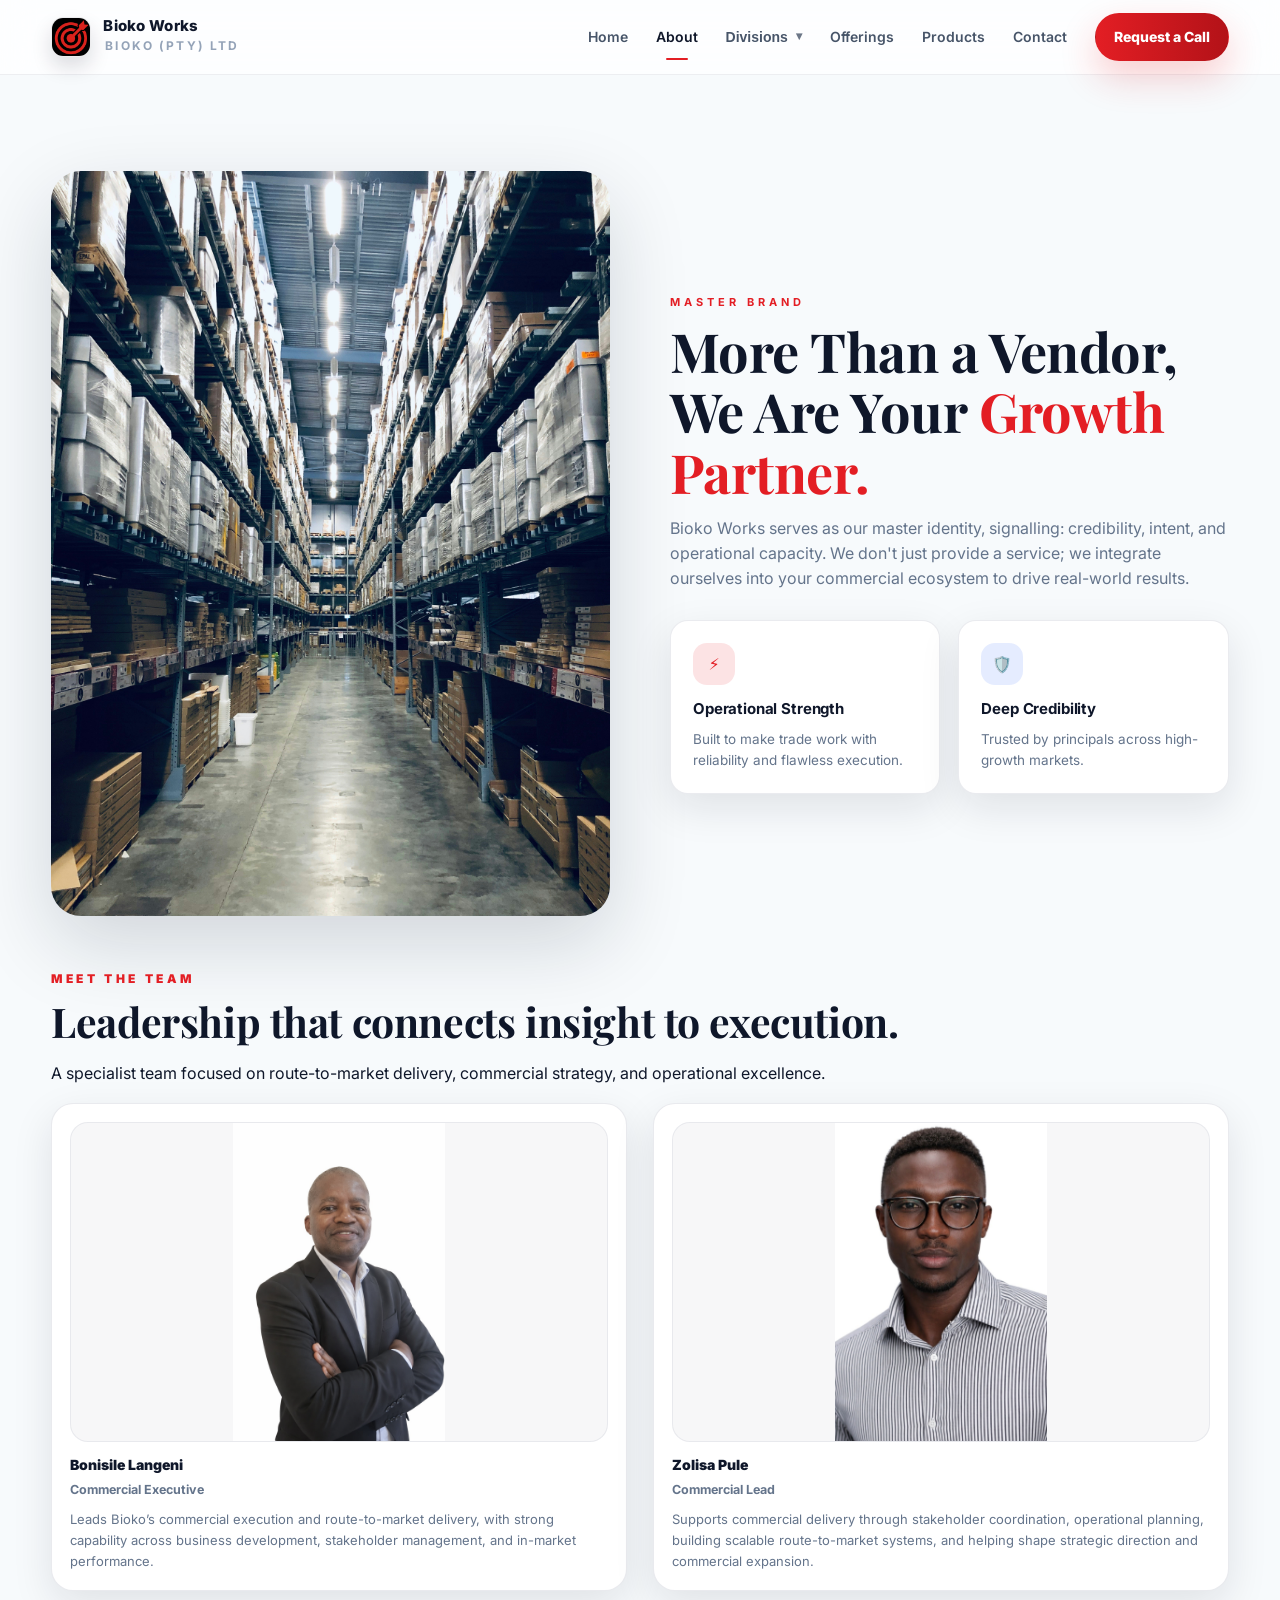
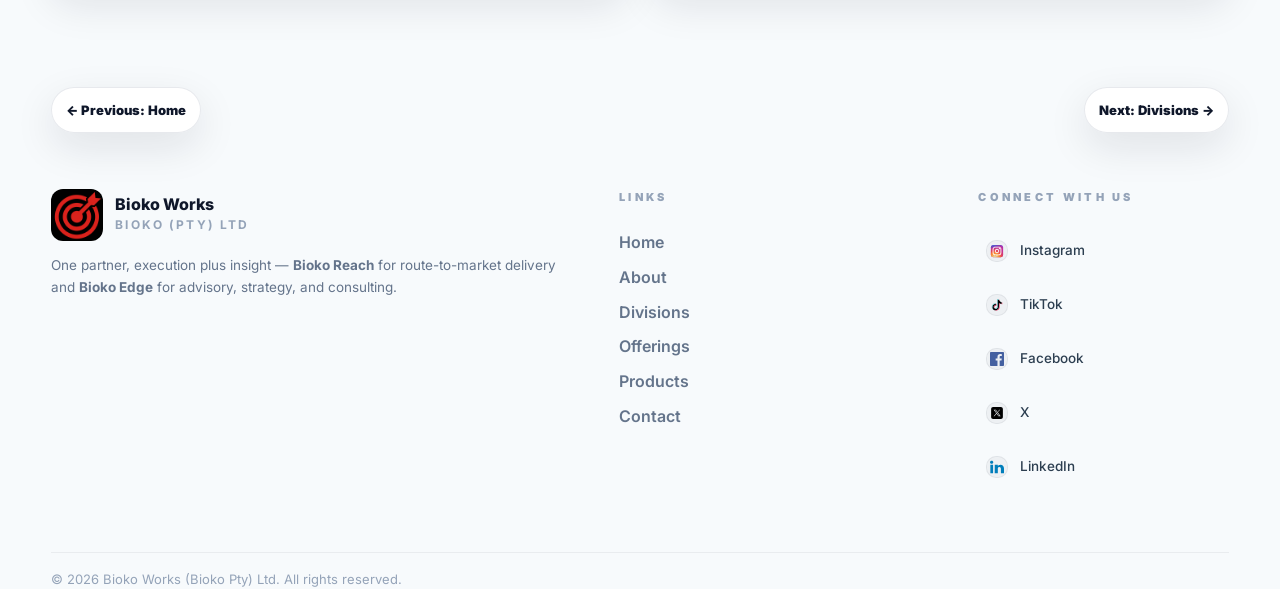
==== about.html @ a0955b65 "Add files via upload" ====
<!DOCTYPE html>
<html lang="en">
<head>
  <meta charset="utf-8" />
  <meta name="viewport" content="width=device-width, initial-scale=1" />
  <title>Bioko Works | About</title>

  <link rel="preconnect" href="https://fonts.googleapis.com" />
  <link rel="preconnect" href="https://fonts.gstatic.com" crossorigin />
  <link href="https://fonts.googleapis.com/css2?family=Inter:wght@400;600;700;800;900&family=Playfair+Display:wght@600;700&display=swap" rel="stylesheet" />

  <link rel="stylesheet" href="style.css" />
</head>

<body data-page="about">
  <!-- HEADER -->
  <header class="site-header">
    <div class="container header-inner">
      <a class="brand" href="index.html" aria-label="Bioko Works home">
        <img class="brand-logo" src="assets/BIOKO WORKS LOGO.png" alt="Bioko Works logo" />
        <div class="brand-text">
          <div class="footer-brandtext">
            <strong>Bioko Works</strong>
            <span>BIOKO (PTY) LTD</span>
          </div>
        </div>
      </a>

      <button class="nav-toggle" aria-controls="site-nav" aria-expanded="false">
        <span class="sr-only">Open menu</span>
        <span class="burger" aria-hidden="true"></span>
      </button>

      
      <nav class="nav" id="site-nav" aria-label="Primary navigation">
        <a class="nav-link" href="index.html" data-page="home">Home</a>
        <a class="nav-link" href="about.html" data-page="about">About</a>

        <div class="nav-dd" data-page="divisions">
          <button class="nav-link nav-dd-toggle" type="button" aria-haspopup="true" aria-expanded="false">
            Divisions
            <span class="nav-dd-caret" aria-hidden="true">▾</span>
          </button>
          <div class="nav-dd-menu" role="menu" aria-label="Divisions">
            <a class="nav-dd-item" href="bioko-reach.html" role="menuitem" data-page="reach">Bioko Reach</a>
            <a class="nav-dd-item" href="bioko-edge.html" role="menuitem" data-page="edge">Bioko Edge</a>
          </div>
        </div>

        <a class="nav-link" href="offerings.html" data-page="offerings">Offerings</a>
        <a class="nav-link" href="products.html" data-page="products">Products</a>
        <a class="nav-link" href="contact.html" data-page="contact">Contact</a>
        <a class="btn btn-primary btn-header" href="contact.html">Request a Call</a>
      </nav>

    </div>
  </header>

  <main>
    <!-- ABOUT -->
    <section class="section about">
      <div class="container about-grid">
        <div class="about-media">
          <img src="assets/wharehouse-shelves.jpg" alt="Warehouse shelves and logistics" />
        </div>

        <div class="about-copy">
          <div class="kicker">MASTER BRAND</div>
          <h2 class="h2">
            More Than a Vendor,<br />
            We Are Your <span class="accent">Growth Partner.</span>
          </h2>

          <p class="lead">
            Bioko Works serves as our master identity, signalling: credibility, intent, and operational capacity.
            We don't just provide a service; we integrate ourselves into your commercial ecosystem to drive real-world results.
          </p>

          <div class="feature-cards">
            <article class="mini-card">
              <div class="mini-icon mini-icon-orange">⚡</div>
              <h3>Operational Strength</h3>
              <p>Built to make trade work with reliability and flawless execution.</p>
            </article>

            <article class="mini-card">
              <div class="mini-icon mini-icon-blue">🛡️</div>
              <h3>Deep Credibility</h3>
              <p>Trusted by principals across high-growth markets.</p>
            </article>
          </div>
        </div>
      </div>

      <!-- MEET THE TEAM -->
      <div class="container about-team team">
        <div class="team-head">
          <div class="kicker">MEET THE TEAM</div>
          <h3 class="team-title">Leadership that connects insight to execution.</h3>
          <p class="team-sub">
            A specialist team focused on route-to-market delivery, commercial strategy, and operational excellence.
          </p>
        </div>

        <div class="team-grid">
          <article class="team-card">
            <div class="team-photoWrap">
              <img
                class="team-photo"
                src="assets/Bonisile Website Picture 2.png"
                alt="Bonisile Langeni, Commercial Executive"
                loading="lazy"
                decoding="async"
              />
            </div>

            <div class="team-body">
              <h4 class="team-name">Bonisile Langeni</h4>
              <p class="team-role">Commercial Executive</p>
              <p class="team-bio">
                Leads Bioko’s commercial execution and route-to-market delivery, with strong capability across
                business development, stakeholder management, and in-market performance.
              </p>
            </div>
          </article>

          <article class="team-card">
            <div class="team-photoWrap">
              <img
                class="team-photo"
                src="assets/Zolisa%20Pic.jpg"
                alt="Zolisa Pule, Commercial Lead"
                loading="lazy"
                decoding="async"
              />
            </div>

            <div class="team-body">
              <h4 class="team-name">Zolisa Pule</h4>
              <p class="team-role">Commercial Lead</p>
              <p class="team-bio">
                Supports commercial delivery through stakeholder coordination, operational planning, building scalable route-to-market systems, and helping shape strategic direction and commercial expansion.
              </p>
            </div>
          </article>
        </div>
      </div>
    </section>

    <!-- Page pager -->
    <div class="container">
      <nav class="page-pager" aria-label="Page navigation">
        <a class="pager-link prev" href="index.html">← Previous: Home</a>
        <a class="pager-link next" href="divisions.html">Next: Divisions →</a>
      </nav>
    </div>
  </main>

  <!-- FOOTER -->
  <footer class="footer">
    <div class="container footer-inner footer-new">
      <div class="footer-left">
        <div class="footer-brand">
          <img class="footer-logo" src="assets/BIOKO WORKS LOGO.png" alt="Bioko Works logo" />
          <div class="footer-brandtext">
            <strong>Bioko Works</strong>
            <span>BIOKO (PTY) LTD</span>
          </div>
        </div>

        <p class="footer-blurb">
          One partner, execution plus insight — <strong>Bioko Reach</strong> for route-to-market delivery and
          <strong>Bioko Edge</strong> for advisory, strategy, and consulting.
        </p>
      </div>

      <div class="footer-mid">
        <div class="footer-col">
          <div class="footer-col-title">LINKS</div>
          <a class="footer-link" href="index.html">Home</a>
          <a class="footer-link" href="about.html">About</a>
          <a class="footer-link" href="divisions.html">Divisions</a>
          <a class="footer-link" href="offerings.html">Offerings</a>
          <a class="footer-link" href="products.html">Products</a>
          <a class="footer-link" href="contact.html">Contact</a>
        </div>
      </div>

      <div class="footer-social">
        <div class="footer-col-title">CONNECT WITH US</div>

        <ul class="social-links" aria-label="Social links">
          <li>
            <a class="social-link" href="https://www.instagram.com/bioko.works" target="_blank" rel="noopener">
              <span class="social-ic" aria-hidden="true"><img src="assets/icons/instagram.svg" alt="" /></span>
              <span class="social-name">Instagram</span>
            </a>
          </li>
          <li>
            <a class="social-link" href="https://www.tiktok.com/@bioko.works" target="_blank" rel="noopener">
              <span class="social-ic" aria-hidden="true"><img src="assets/icons/tiktok.svg" alt="" /></span>
              <span class="social-name">TikTok</span>
            </a>
          </li>
          <li>
            <a class="social-link" href="https://www.facebook.com/profile.php?id=61588310990713" target="_blank" rel="noopener">
              <span class="social-ic" aria-hidden="true"><img src="assets/icons/facebook.svg" alt="" /></span>
              <span class="social-name">Facebook</span>
            </a>
          </li>
          <li>
            <a class="social-link" href="https://x.com/BiokoWorks" target="_blank" rel="noopener">
              <span class="social-ic" aria-hidden="true"><img src="assets/icons/x.svg" alt="" /></span>
              <span class="social-name">X</span>
            </a>
          </li>
          <li>
            <a class="social-link" href="https://www.linkedin.com/in/bioko-works-85bb0b3b0" target="_blank" rel="noopener">
              <span class="social-ic" aria-hidden="true"><img src="assets/icons/linkedin.svg" alt="" /></span>
              <span class="social-name">LinkedIn</span>
            </a>
          </li>
        </ul>
      </div>

      <div class="footer-bottom">
        <span>© <span id="year"></span> Bioko Works (Bioko Pty) Ltd. All rights reserved.</span>
      </div>
    </div>
  </footer>

  <script src="script.js"></script>
</body>
</html>
---- style.css ----
/* style.css (UPDATED — multi-page + pager + division dropdown + activations + partner) */

/* ----------------------------
   Reset + Base
---------------------------- */
*,
*::before,
*::after { box-sizing: border-box; }

html { scroll-behavior: smooth; }

body {
  margin: 0;
  font-family: "Inter", system-ui, -apple-system, Segoe UI, Roboto, Arial, sans-serif;
  color: #0f172a;
  background: #f7fafc;
  line-height: 1.55;
  -webkit-font-smoothing: antialiased;
  -moz-osx-font-smoothing: grayscale;
}

img { max-width: 100%; display: block; }
a { color: inherit; }

/* ----------------------------
   Tokens
---------------------------- */
:root{
  --bg: #f7fafc;
  --panel: #ffffff;
  --line: #e5e7eb;

  --text: #0f172a;
  --muted: #64748b;

  /* ACCENT (Red) */
  --orange: #E31E24;
  --orange2:#F04B4F;

  --navy: #0b1220;
  --navy2:#0f1a2f;

  --blue: #2b63ff;
  --blue2:#3a73ff;

  --radius-xl: 30px;
  --radius-lg: 22px;
  --radius-md: 16px;

  --shadow-md: 0 14px 40px rgba(15, 23, 42, 0.10);
  --shadow-lg: 0 28px 80px rgba(15, 23, 42, 0.16);

  --container: 1200px;
}

/* ----------------------------
   Layout Helpers
---------------------------- */
.container{
  width: min(var(--container), 92%);
  margin-inline: auto;
}

.section{ padding: 96px 0; }
.center-head{ text-align: center; }

/* Typography */
h1, h2, h3{
  font-family: "Playfair Display", serif;
  margin: 0 0 14px;
  letter-spacing: -0.01em;
}

.h2{
  font-size: clamp(34px, 4.6vw, 54px);
  line-height: 1.12;
}

.h3{
  font-size: clamp(28px, 3.1vw, 40px);
  line-height: 1.12;
}

.subhead{
  margin: 0 auto 34px;
  max-width: 720px;
  color: var(--muted);
  font-size: 16px;
}

.kicker{
  font-size: 11px;
  letter-spacing: 0.36em;
  font-weight: 700;
  color: var(--orange);
  margin-bottom: 10px;
}

.quote-kicker{
  font-size: 12px;
  letter-spacing: 0.18em;
  font-weight: 800;
  color: var(--orange);
  margin-bottom: 10px;
}

.lead{
  margin: 0;
  color: var(--muted);
  max-width: 640px;
}

.accent{ color: var(--orange); }

/* ----------------------------
   Buttons
---------------------------- */
.btn{
  display: inline-flex;
  align-items: center;
  justify-content: center;
  gap: 10px;
  border-radius: 999px;
  padding: 13px 22px;
  font-weight: 800;
  font-size: 14px;
  text-decoration: none;
  border: 1px solid transparent;
  cursor: pointer;
  user-select: none;
}

.btn-primary{
  color: #fff;
  background: linear-gradient(90deg, var(--orange), #B31218);
  box-shadow: 0 16px 36px rgba(227, 30, 36, 0.22);
}

.btn-primary:hover{ filter: brightness(1.02); }

.btn-header{ padding: 12px 18px; }

.btn-ghost{
  border:1px solid rgba(255,255,255,0.25);
  color:#fff;
  background:rgba(255,255,255,0.08);
}

/* ----------------------------
   Header (Sticky)
---------------------------- */
.site-header{
  position: sticky;
  top: 0;
  z-index: 50;
  background: rgba(255,255,255,0.78);
  backdrop-filter: blur(18px);
  border-bottom: 1px solid rgba(229, 231, 235, 0.7);
}

.header-inner{
  height: 74px;
  display: flex;
  align-items: center;
  justify-content: space-between;
}

.brand{
  display: inline-flex;
  align-items: center;
  gap: 12px;
  text-decoration: none;
}

.brand-logo{
  width: 40px;
  height: 40px;
  border-radius: 12px;
  object-fit: cover;
  box-shadow: 0 10px 20px rgba(15, 23, 42, 0.14);
  border: 1px solid rgba(15, 23, 42, 0.08);
  background: #fff;
}

.brand-text strong{
  font-weight: 900;
  letter-spacing: 0.02em;
  font-size: 15px;
}

.brand-text span{
  margin-left: 2px;
  color: #94a3b8;
  font-weight: 700;
}

.nav{
  display: flex;
  align-items: center;
  gap: 28px;
}

.nav-link{
  position: relative;
  text-decoration: none;
  color: #475569;
  font-weight: 600;
  font-size: 14px;
}

.nav-link:hover{ color: #0f172a; }
.nav-link.is-active{ color: #0f172a; }

.nav-link.is-active::after{
  content:"";
  position:absolute;
  left: 0;
  right: 0;
  margin: auto;
  bottom: -12px;
  width: 22px;
  height: 2px;
  background: var(--orange);
  border-radius: 2px;
}

/* Mobile toggle */
.nav-toggle{
  display: none;
  border: 1px solid rgba(15, 23, 42, 0.14);
  background: rgba(255,255,255,0.8);
  border-radius: 12px;
  padding: 10px 12px;
  cursor: pointer;
}

.burger{
  display: inline-block;
  width: 18px;
  height: 2px;
  background: #0f172a;
  position: relative;
  border-radius: 2px;
}
.burger::before,
.burger::after{
  content:"";
  position:absolute;
  left:0;
  width: 18px;
  height: 2px;
  background:#0f172a;
  border-radius: 2px;
}
.burger::before{ top: -6px; }
.burger::after{ top: 6px; }

.sr-only{
  position:absolute;
  width:1px; height:1px;
  padding:0; margin:-1px;
  overflow:hidden;
  clip:rect(0,0,0,0);
  white-space:nowrap;
  border:0;
}

/* ----------------------------
   HERO
---------------------------- */
.hero{
  position: relative;
  min-height: 86vh;
  display: flex;
  align-items: center;
  overflow: hidden;
  color: #fff;
  padding: 80px 0;
}

.hero-bg{
  position:absolute;
  inset: 0;
  background:
    linear-gradient(
      90deg,
      rgba(7, 13, 25, 0.92) 0%,
      rgba(7, 13, 25, 0.78) 45%,
      rgba(7, 13, 25, 0.35) 100%
    ),
    radial-gradient(
      1200px 600px at 20% 40%,
      rgba(0, 0, 0, 0.25) 0%,
      rgba(0, 0, 0, 0.00) 55%
    ),
    url("assets/distribution-warehouse.jpg") center/cover no-repeat;

  filter: saturate(1.05) contrast(1.02);
  transform: scale(1.02);
}

.hero::after{
  content:"";
  position:absolute;
  inset:0;
  pointer-events:none;
  background: radial-gradient(
    900px 600px at 70% 50%,
    rgba(0,0,0,0.10) 0%,
    rgba(0,0,0,0.45) 100%
  );
  opacity: .35;
}

.hero-grid{
  position: relative;
  z-index: 1;
  display: grid;
  grid-template-columns: 1.15fr 0.85fr;
  gap: 60px;
  align-items: center;
}

.pill{
  display: inline-flex;
  align-items: center;
  padding: 7px 14px;
  border-radius: 999px;
  background: rgba(255,255,255,0.10);
  border: 1px solid rgba(255,255,255,0.14);
  color: rgba(255,255,255,0.82);
  font-size: 11px;
  font-weight: 800;
  letter-spacing: 0.22em;
  margin-bottom: 18px;
}

.hero-title{
  font-size: clamp(48px, 6.2vw, 82px);
  line-height: 1.02;
  margin-bottom: 18px;
}

.hero-sub{
  margin: 0;
  max-width: 520px;
  color: rgba(203, 213, 241, 0.94);
  font-size: 15.5px;
}

.hero-cta{
  display: flex;
  gap: 14px;
  margin-top: 28px;
  flex-wrap: wrap;
}

.float-icon svg{
  width: 26px;
  height: 26px;
  display: block;
  margin: auto;
}

/* ----------------------------
   ABOUT
---------------------------- */
.about-grid{
  display: grid;
  grid-template-columns: 1fr 1fr;
  gap: 60px;
  align-items: center;
}

.about-media img{
  width: 100%;
  border-radius: var(--radius-xl);
  box-shadow: var(--shadow-lg);
}

.feature-cards{
  display: grid;
  grid-template-columns: repeat(2, 1fr);
  gap: 18px;
  margin-top: 30px;
}

.mini-card{
  background: var(--panel);
  border: 1px solid rgba(229,231,235,0.8);
  border-radius: 18px;
  padding: 22px;
  box-shadow: var(--shadow-md);
}

.mini-card h3{
  font-family: "Inter", sans-serif;
  margin: 0 0 8px;
  font-size: 15px;
}

.mini-card p{
  margin: 0;
  color: var(--muted);
  font-size: 13.5px;
}

.mini-icon{
  width: 42px;
  height: 42px;
  border-radius: 14px;
  display: grid;
  place-items: center;
  margin-bottom: 12px;
  font-weight: 900;
}

.mini-icon-orange{ background: rgba(227, 30, 36, 0.12); color: var(--orange); }
.mini-icon-blue{ background: rgba(43, 99, 255, 0.12); color: var(--blue); }

/* ----------------------------
   MEET THE TEAM
---------------------------- */
.team{ margin-top: 54px; }

.team-title{
  font-family: "Playfair Display", serif;
  font-size: clamp(28px, 3.2vw, 44px);
  line-height: 1.12;
  letter-spacing: -0.01em;
  margin: 0 0 10px;
}

.team .kicker{
  font-size: 12px;
  letter-spacing: 0.30em;
  font-weight: 900;
  margin-bottom: 10px;
}

.team-grid{
  display: grid;
  grid-template-columns: repeat(2, minmax(0, 1fr));
  gap: 26px;
  align-items: start;
  margin-top: 18px;
}

.team-card{
  background: var(--panel);
  border: 1px solid rgba(229,231,235,0.85);
  border-radius: 22px;
  box-shadow: var(--shadow-md);
  padding: 18px;
}

.team-photo{
  width: 100%;
  height: 320px;
  object-fit: contain;
  object-position: top center;
  border-radius: 18px;
  background: rgba(15,23,42,0.03);
  border: 1px solid rgba(229,231,235,0.85);
}

.team-name{
  margin: 12px 0 0;
  font-family: "Inter", system-ui, -apple-system, Segoe UI, Roboto, Arial, sans-serif;
  font-weight: 900;
  font-size: 14px;
  color: #0f172a;
}

.team-role{
  margin: 4px 0 0;
  font-size: 12.5px;
  color: #64748b;
  font-weight: 700;
}

.team-bio{
  margin: 10px 0 0;
  font-size: 13px;
  color: var(--muted);
  line-height: 1.6;
}

/* ----------------------------
   DIVISIONS
---------------------------- */
.services{ background: #f8fbff; }

.division-selectWrap{
  display: grid;
  gap: 10px;
  max-width: 520px;
  margin: 18px auto 44px;
  text-align: left;
}

.select-label{
  font-size: 12px;
  font-weight: 900;
  letter-spacing: 0.12em;
  color: #0f172a;
}

.division-select{
  width: 100%;
  border-radius: 16px;
  border: 1px solid rgba(148, 163, 184, 0.35);
  background: #fff;
  font: inherit;
  color: #0f172a;
  outline: none;
  padding: 14px 14px;
  box-shadow: var(--shadow-md);
}

.division-select:focus{
  border-color: rgba(227, 30, 36, 0.45);
  box-shadow: 0 0 0 4px rgba(227, 30, 36, 0.12);
}

.service-panel{ display: none; }
.service-panel.is-active{ display: block; }

.service-card{
  background: #fff;
  border-radius: var(--radius-xl);
  padding: 44px;
  box-shadow: var(--shadow-lg);
  border: 1px solid rgba(229,231,235,0.75);
  display: grid;
  grid-template-columns: 1.05fr 0.95fr;
  gap: 44px;
  align-items: center;
}

.service-left .body{
  margin: 0 0 18px;
  color: var(--muted);
  font-size: 15px;
  max-width: 520px;
}

.div-list{
  list-style: none;
  padding: 0;
  margin: 18px 0 0;
  display: grid;
  gap: 12px;
}

.div-item{
  display: grid;
  grid-template-columns: 52px 1fr;
  gap: 14px;
  align-items: center;
  padding: 14px 14px;
  border-radius: 18px;
  background: rgba(15, 23, 42, 0.03);
  border: 1px solid rgba(229,231,235,0.85);
}

.div-ic{
  width: 46px;
  height: 46px;
  border-radius: 14px;
  display: grid;
  place-items: center;
  background: rgba(227, 30, 36, 0.10);
  color: var(--orange);
  border: 1px solid rgba(227, 30, 36, 0.18);
}

.div-ic--reach{
  background: rgba(227, 30, 36, 0.10);
  color: var(--orange);
  border: 1px solid rgba(227, 30, 36, 0.18);
}
.div-ic--edge{
  background: rgba(43, 99, 255, 0.10);
  color: var(--blue);
  border: 1px solid rgba(43, 99, 255, 0.18);
}

.div-list--edge .div-ic{
  background: rgba(43, 99, 255, 0.10);
  color: var(--blue);
  border: 1px solid rgba(43, 99, 255, 0.18);
}
.div-list--reach .div-ic{
  background: rgba(227, 30, 36, 0.10);
  color: var(--orange);
  border: 1px solid rgba(227, 30, 36, 0.18);
}

.div-ic svg{ width: 22px; height: 22px; display: block; }

.div-title{
  font-weight: 900;
  color: #0f172a;
  font-size: 14px;
  margin-bottom: 2px;
}

.div-desc{ color: var(--muted); font-size: 13.5px; }

.service-right img{
  width: 100%;
  border-radius: 20px;
  box-shadow: 0 22px 60px rgba(15, 23, 42, 0.18);
  object-fit: cover;
}

/* Partner block */
.partner-block{ padding: 26px 0 0; }
.partner-card{
  margin-top: 22px;
  background: #fff;
  border-radius: 24px;
  border: 1px solid rgba(229,231,235,0.75);
  box-shadow: var(--shadow-lg);
  padding: 28px;
  display: grid;
  grid-template-columns: 1.1fr 0.9fr;
  gap: 22px;
  align-items: center;
}
.partner-right{ display: flex; justify-content: center; }
.partner-logoWrap{
  width: 100%;
  max-width: 420px;
  height: 170px;
  border-radius: 18px;
  border: 1px solid rgba(229,231,235,0.85);
  background: rgba(15,23,42,0.02);
  display: grid;
  place-items: center;
  padding: 16px;
}
.partner-logoWrap img{
  max-width: 320px;
  max-height: 120px;
  object-fit: contain;
}

/* Brand activations */
.activations{ padding: 40px 0 0; }
.activation-grid{
  display: grid;
  grid-template-columns: repeat(4, 1fr);
  gap: 18px;
  margin-top: 22px;
}
.activation-card{
  background: #fff;
  border: 1px solid rgba(229,231,235,0.85);
  border-radius: 20px;
  padding: 22px;
  box-shadow: var(--shadow-md);
}
.activation-top{
  display: flex;
  gap: 12px;
  align-items: center;
  margin-bottom: 10px;
}
.activation-ic{
  width: 44px;
  height: 44px;
  border-radius: 14px;
  display: grid;
  place-items: center;
  background: rgba(227, 30, 36, 0.12);
  color: var(--orange);
  font-weight: 900;
}
.activation-title{
  font-family: "Inter", sans-serif;
  margin: 0;
  font-size: 14.5px;
  font-weight: 900;
}
.activation-body{
  margin: 0;
  color: var(--muted);
  font-size: 13.5px;
  line-height: 1.6;
}


/* ----------------------------
   PRODUCTS SECTION (BIOKO REACH)
---------------------------- */
.products {
  background: linear-gradient(180deg, #ffffff 0%, #f4f7fb 100%);
  border-top: 1px solid var(--line);
  padding-top: 54px;
  padding-bottom: 54px;
}

/* =========================================================
   BIOKO REACH — tighten spacing between Partner + Products
   (Fixes the big break before "Distributed Brands")
========================================================= */
#reach-products.products--reach{
  /* remove the “new section” feel */
  border-top: 0;
  background: transparent;

  /* tighten vertical spacing */
  padding-top: 18px;     /* was effectively 54px */
  padding-bottom: 54px;  /* keep bottom spacing consistent */
  margin-top: 10px;
}

/* Optional: slightly reduce the heading block spacing inside products */
#reach-products.products--reach .subhead{
  margin-bottom: 22px; /* default is 34px */
}

.products-grid {
  display: grid;
  grid-template-columns: repeat(3, 1fr);
  gap: 28px;
  margin-top: 40px;
}

.prod-card {
  background: #fff;
  border: 1px solid rgba(229, 231, 235, 0.85);
  border-radius: 22px;
  box-shadow: var(--shadow-md);
  overflow: hidden;
  transition: transform 0.3s ease, box-shadow 0.3s ease;
  display: flex;
  flex-direction: column;
}

.prod-card:hover {
  transform: translateY(-6px);
  box-shadow: var(--shadow-lg);
}

/* Image Area */
.prod-media {
  position: relative;
  width: 100%;
  height: 220px;
  background: #f1f5f9;
  overflow: hidden;
  border-bottom: 1px solid var(--line);
}

.prod-media img {
  width: 100%;
  height: 100%;
  object-fit: cover;
  object-position: center;
  transition: transform 0.5s ease;
}

.prod-card:hover .prod-media img {
  transform: scale(1.05);
}

/* Floating Badge */
.prod-badge {
  position: absolute;
  top: 12px;
  right: 12px;
  background: rgba(255, 255, 255, 0.95);
  padding: 6px 12px;
  border-radius: 999px;
  font-size: 10px;
  font-weight: 800;
  letter-spacing: 0.05em;
  color: var(--navy);
  box-shadow: 0 4px 12px rgba(0,0,0,0.08);
  text-transform: uppercase;
}

/* Text Content */
.prod-content {
  padding: 24px;
  flex-grow: 1;
  display: flex;
  flex-direction: column;
}

.prod-title {
  font-family: "Playfair Display", serif;
  font-size: 20px;
  font-weight: 700;
  color: var(--navy);
  margin: 0 0 10px;
}

.prod-desc {
  font-size: 13.5px;
  color: var(--muted);
  line-height: 1.6;
  margin: 0;
}

/* Footer disclaimer */
.prod-footer {
  text-align: center;
  margin-top: 34px;
  color: #94a3b8;
  font-size: 12px;
}

/* Responsive */
@media (max-width: 900px) {
  .products-grid {
    grid-template-columns: 1fr;
    max-width: 520px;
    margin-inline: auto;
  }

  .prod-media {
    height: 200px;
  }
}

/* ----------------------------
   OFFERINGS
---------------------------- */
.offerings{
  background: linear-gradient(180deg, rgba(255,255,255,0.85) 0%, rgba(247,250,252,1) 100%);
}

.offerings-grid{
  display: grid;
  grid-template-columns: repeat(4, 1fr);
  gap: 18px;
  margin-top: 34px;
}

.offer-card{
  background: var(--panel);
  border: 1px solid rgba(229,231,235,0.8);
  border-radius: 20px;
  padding: 22px;
  box-shadow: var(--shadow-md);
}

.offer-ic{
  width: 44px;
  height: 44px;
  border-radius: 14px;
  display: grid;
  place-items: center;
  margin-bottom: 12px;
  background: rgba(227, 30, 36, 0.12);
  color: var(--orange);
  font-weight: 900;
}

.offer-title{
  font-family: "Inter", sans-serif;
  letter-spacing: 0;
  margin: 0 0 8px;
  font-size: 15px;
  font-weight: 900;
}

.offer-body{
  margin: 0;
  color: var(--muted);
  font-size: 13.5px;
}

/* ----------------------------
   PRODUCTS
---------------------------- */
.products {
  background: linear-gradient(180deg, #fff 0%, var(--bg) 100%);
  border-top: 1px solid var(--line);
}

.products-grid {
  display: grid;
  grid-template-columns: repeat(3, 1fr);
  gap: 28px;
  margin-top: 40px;
}

.prod-card {
  background: #fff;
  border: 1px solid rgba(229, 231, 235, 0.85);
  border-radius: 22px;
  box-shadow: var(--shadow-md);
  overflow: hidden;
  transition: transform 0.3s ease, box-shadow 0.3s ease;
  display: flex;
  flex-direction: column;
}

.prod-card:hover {
  transform: translateY(-6px);
  box-shadow: var(--shadow-lg);
}

.prod-media {
  position: relative;
  width: 100%;
  height: 220px;
  background: #f1f5f9;
  overflow: hidden;
  border-bottom: 1px solid var(--line);
}

.prod-media img {
  width: 100%;
  height: 100%;
  object-fit: cover;
  object-position: center;
  transition: transform 0.5s ease;
}

.prod-card:hover .prod-media img { transform: scale(1.05); }

.prod-badge {
  position: absolute;
  top: 12px;
  right: 12px;
  background: rgba(255, 255, 255, 0.95);
  padding: 6px 12px;
  border-radius: 999px;
  font-size: 10px;
  font-weight: 800;
  letter-spacing: 0.05em;
  color: var(--navy);
  box-shadow: 0 4px 12px rgba(0,0,0,0.08);
  text-transform: uppercase;
}

.prod-content {
  padding: 24px;
  flex-grow: 1;
  display: flex;
  flex-direction: column;
}

.prod-title {
  font-family: "Playfair Display", serif;
  font-size: 20px;
  font-weight: 700;
  color: var(--navy);
  margin: 0 0 10px;
}

.prod-desc {
  font-size: 13.5px;
  color: var(--muted);
  line-height: 1.6;
  margin: 0;
}

.prod-footer {
  text-align: center;
  margin-top: 34px;
  color: #94a3b8;
  font-size: 12px;
}

/* ----------------------------
   CONTACT
---------------------------- */
.contact--new{
  background:
    radial-gradient(1000px 500px at 20% 10%, rgba(227, 30, 36, 0.10) 0%, rgba(255,255,255,0) 55%),
    radial-gradient(900px 450px at 80% 90%, rgba(43, 99, 255, 0.06) 0%, rgba(255,255,255,0) 60%);
}

.contact-grid{
  display: grid;
  grid-template-columns: 1.05fr 0.95fr;
  gap: 34px;
  align-items: start;
}

.contact-left{ padding: 10px 0; }

.contact-pill{
  display: inline-flex;
  align-items: center;
  padding: 7px 14px;
  border-radius: 999px;
  background: rgba(255,255,255,0.9);
  border: 1px solid rgba(229,231,235,0.9);
  color: #0f172a;
  font-size: 11px;
  font-weight: 900;
  letter-spacing: 0.22em;
  box-shadow: var(--shadow-md);
  margin-bottom: 18px;
}

.contact-title{
  font-family: "Playfair Display", serif;
  font-size: clamp(44px, 5.4vw, 68px);
  line-height: 1.04;
  letter-spacing: -0.02em;
  margin: 0 0 14px;
}

.contact-lead{
  margin: 0 0 26px;
  color: var(--muted);
  max-width: 560px;
}

.contact-info{
  display: grid;
  gap: 14px;
  max-width: 560px;
}

.info-card{
  display: grid;
  grid-template-columns: 44px 1fr;
  gap: 14px;
  align-items: center;
  padding: 16px 16px;
  border-radius: 18px;
  background: rgba(255,255,255,0.85);
  border: 1px solid rgba(229,231,235,0.85);
  box-shadow: var(--shadow-md);
}

.info-ic{
  width: 44px;
  height: 44px;
  border-radius: 14px;
  display: grid;
  place-items: center;
  background: rgba(15,23,42,0.04);
  border: 1px solid rgba(15,23,42,0.06);
}

.info-kicker{
  font-size: 11px;
  letter-spacing: 0.22em;
  font-weight: 900;
  color: #94a3b8;
}

.info-main{
  font-weight: 900;
  color: #0f172a;
  margin-top: 2px;
}

.info-sub{
  font-size: 12.5px;
  color: #94a3b8;
  margin-top: 2px;
}

.contact-right{
  background: rgba(255,255,255,0.92);
  border: 1px solid rgba(229,231,235,0.85);
  border-radius: 24px;
  box-shadow: var(--shadow-lg);
  padding: 22px;
}

.contact-form-new{
  display: grid;
  gap: 14px;
}

.field label{
  display: block;
  font-size: 12px;
  font-weight: 900;
  letter-spacing: 0.10em;
  color: #0f172a;
  margin: 0 0 8px;
}

.field input,
.field select,
.field textarea{
  width: 100%;
  border-radius: 14px;
  border: 1px solid rgba(148, 163, 184, 0.35);
  background: #fff;
  font: inherit;
  color: #334155;
  outline: none;
  padding: 14px 14px;
}

.field textarea{
  resize: vertical;
  min-height: 140px;
}

.field input:focus,
.field select:focus,
.field textarea:focus{
  border-color: rgba(227, 30, 36, 0.45);
  box-shadow: 0 0 0 4px rgba(227, 30, 36, 0.12);
}

.btn-enquiry{
  margin-top: 6px;
  width: 100%;
  padding: 16px 18px;
  color: #fff;
  font-weight: 900;
  background: linear-gradient(90deg, #B31218 0%, var(--orange) 55%, #F36A6E 100%);
  box-shadow: 0 22px 50px rgba(227, 30, 36, 0.22);
  border: 1px solid rgba(227, 30, 36, 0.20);
}

.form-note{
  margin: 0;
  margin-top: 2px;
  font-size: 12px;
  color: #94a3b8;
}

/* ----------------------------
   Page pager (Prev/Next)
---------------------------- */
.page-pager{
  display: grid;
  grid-template-columns: 1fr 1fr;
  align-items: center;
  gap: 14px;
  padding: 0 0 56px;
}

.pager-link{
  text-decoration: none;
  font-weight: 900;
  font-size: 13px;
  color: #0f172a;
  background: rgba(255,255,255,0.9);
  border: 1px solid rgba(229,231,235,0.9);
  box-shadow: var(--shadow-md);
  padding: 12px 14px;
  border-radius: 999px;
  display: inline-flex;
  align-items: center;
  gap: 10px;
  width: fit-content;
}

.pager-link.next{ margin-left: auto; }
.pager-link:hover{ filter: brightness(0.99); }

/* ----------------------------
   Footer
---------------------------- */
.footer-new{
  display: grid;
  grid-template-columns: 1.25fr 0.75fr 0.6fr;
  gap: 46px;
  align-items: start;
}

.footer-brand{
  display: flex;
  align-items: center;
  gap: 12px;
  margin-bottom: 14px;
}

.footer-logo{
  width: 52px;
  height: 52px;
  object-fit: contain;
  border-radius: 12px;
}

.footer-brandtext strong{
  display: block;
  font-weight: 800;
  color: #0f172a;
  line-height: 1.05;
}

.footer-brandtext span{
  display: block;
  font-size: 12px;
  letter-spacing: 0.18em;
  font-weight: 700;
  color: #94a3b8;
  margin-top: 3px;
}

.footer-blurb{
  margin: 0;
  max-width: 520px;
  color: #64748b;
  font-size: 13.5px;
  line-height: 1.6;
}

.footer-col-title{
  font-size: 11px;
  letter-spacing: 0.30em;
  font-weight: 900;
  color: #94a3b8;
  margin-bottom: 14px;
}

.footer-col{ display: grid; gap: 10px; }

.footer-link{
  text-decoration: none;
  color: #64748b;
  font-weight: 600;
}
.footer-link:hover{ color: #0f172a; }

.social{ display: grid; gap: 10px; }

.social-link{
  display: inline-flex;
  align-items: center;
  gap: 10px;
  text-decoration: none;
  color: #64748b;
  font-weight: 600;
}
.social-link:hover{ color: #0f172a; }

.footer-bottom{
  grid-column: 1 / -1;
  border-top: 1px solid rgba(229,231,235,0.75);
  padding-top: 16px;
  margin-top: 12px;
  color: #94a3b8;
  font-size: 13px;
}

/* ----------------------------
   Responsive
---------------------------- */
@media (max-width: 1100px){
  .offerings-grid{ grid-template-columns: repeat(2, 1fr); }
  .activation-grid{ grid-template-columns: repeat(2, 1fr); }
  .footer-new{ grid-template-columns: 1fr; }
  .partner-card{ grid-template-columns: 1fr; }
}

@media (max-width: 980px){
  .section{ padding: 72px 0; }

  .nav-toggle{ display: inline-flex; align-items:center; justify-content:center; }
  .nav{
    position: fixed;
    top: 74px;
    right: 4%;
    left: 4%;
    background: rgba(255,255,255,0.96);
    border: 1px solid rgba(229,231,235,0.9);
    border-radius: 18px;
    box-shadow: var(--shadow-lg);
    padding: 12px;
    display: none;
    flex-direction: column;
    gap: 10px;
    z-index: 80;
  }
  .nav.is-open{ display: flex; }

  .nav-link{
    padding: 12px 12px;
    border-radius: 12px;
    background: rgba(15,23,42,0.03);
  }
  .nav-link.is-active::after{ display: none; }
  .btn-header{ width: 100%; }

  .hero-grid{ grid-template-columns: 1fr; gap: 34px; }

  .about-grid{ grid-template-columns: 1fr; gap: 30px; }
  .feature-cards{ grid-template-columns: 1fr; }

  .team-grid{ grid-template-columns: 1fr; }
  .team-photo{ height: 360px; }

  .service-card{
    grid-template-columns: 1fr;
    padding: 30px;
    gap: 26px;
  }

  .contact-grid{ grid-template-columns: 1fr; }
}

@media (max-width: 560px){
  .header-inner{ height: 70px; }

  .hero{
    min-height: 78vh;
    padding: 64px 0;
  }

  .hero-title{
    font-size: 46px;
    line-height: 1.04;
  }

  .hero-cta .btn{ width: 100%; }

  .offerings-grid{ grid-template-columns: 1fr; }
  .activation-grid{ grid-template-columns: 1fr; }

  .products-grid{
    grid-template-columns: 1fr;
    max-width: 480px;
    margin-inline: auto;
  }
  .prod-media{ height: 200px; }

  .contact-right{ padding: 18px; }
  .contact-title{ font-size: 46px; }

  .page-pager{
    grid-template-columns: 1fr;
    gap: 10px;
    padding-bottom: 46px;
  }
  .pager-link.next{ margin-left: 0; }
}

/* reduce motion */
@media (prefers-reduced-motion: reduce){
  html { scroll-behavior: auto; }
}


/* ================================
   FOOTER SOCIAL ICONS
================================ */

.footer-social {
    display: flex;
    flex-direction: column;
    gap: 14px;
}

.footer-social h4 {
    font-size: 12px;
    letter-spacing: 2px;
    color: #8fa1b6;
    margin-bottom: 10px;
}

.social-links {
    list-style: none;
    padding: 0;
    margin: 0;
}

.social-links li {
    margin-bottom: 10px;
}

.social-links a {
    display: flex;
    align-items: center;
    gap: 12px;
    text-decoration: none;
    color: #2c3e50;
    font-weight: 500;
    transition: 0.2s ease;
}

.social-links a:hover {
    color: #e53935;
}

/* ICON SIZE CONTROL */
.social-links img {
    width: 18px;
    height: 18px;
    object-fit: contain;
}

/* =========================================================
   NAV DROPDOWN (Divisions)
========================================================= */
.nav-dd{
  position: relative;
  display: inline-flex;
  align-items: center;
}

.nav-dd-toggle{
  background: transparent;
  border: 0;
  padding: 0;
  cursor: pointer;
  display: inline-flex;
  align-items: center;
  gap: 8px;
}

.nav-dd-caret{
  font-size: 12px;
  line-height: 1;
  transform: translateY(-1px);
  opacity: 0.8;
}

.nav-dd-menu{
  position: absolute;
  top: calc(100% + 14px);
  left: -10px;
  min-width: 180px;
  background: rgba(255,255,255,0.98);
  border: 1px solid rgba(229,231,235,0.95);
  border-radius: 16px;
  box-shadow: 0 24px 70px rgba(15,23,42,0.16);
  padding: 8px;
  display: none;
  z-index: 90;
}

.nav-dd.open .nav-dd-menu{ display: grid; gap: 4px; }

.nav-dd-item{
  text-decoration: none;
  color: #475569;
  font-weight: 700;
  font-size: 13.5px;
  padding: 10px 12px;
  border-radius: 12px;
}

.nav-dd-item:hover{
  background: rgba(15,23,42,0.04);
  color: #0f172a;
}

.nav-dd.is-active .nav-dd-toggle{
  color: #0f172a;
}
.nav-dd.is-active .nav-dd-toggle::after{
  content:"";
  position:absolute;
  left: 0;
  right: 0;
  margin: auto;
  bottom: -12px;
  width: 22px;
  height: 2px;
  background: var(--orange);
  border-radius: 2px;
}

.nav-dd-item.is-active{
  background: rgba(227,30,36,0.08);
  color: #0f172a;
  border: 1px solid rgba(227,30,36,0.18);
}

/* Mobile: dropdown should be full width within the opened menu */
@media (max-width: 980px){
  .nav-dd{ width: 100%; }
  .nav-dd-toggle{ width: 100%; justify-content: space-between; padding: 10px 12px; border-radius: 14px; border: 1px solid rgba(229,231,235,0.9); background: rgba(15,23,42,0.02); }
  .nav-dd-menu{
    position: static;
    box-shadow: none;
    border-radius: 14px;
    padding: 6px;
    margin-top: 6px;
    border: 1px solid rgba(229,231,235,0.9);
  }
  .nav-dd.open .nav-dd-menu{ display: grid; }
  .nav-dd.is-active .nav-dd-toggle::after{ display: none; }
}



/* ================================
   FOOTER SOCIAL ICONS (FIXED)
================================ */
.social-links{
  list-style: none;
  padding: 0;
  margin: 0;
  display: grid;
  gap: 10px;
}

.social-link{
  display: inline-flex;
  align-items: center;
  gap: 12px;
  text-decoration: none;
  color: #64748b;
  font-weight: 700;
  font-size: 13.5px;
  padding: 6px 8px;
  border-radius: 12px;
  width: fit-content;
  transition: 0.18s ease;
}

.social-link:hover{
  color: #0f172a;
  background: rgba(15,23,42,0.03);
}

.social-ic{
  width: 22px;
  height: 22px;
  border-radius: 10px;
  display: grid;
  place-items: center;
  background: rgba(15,23,42,0.04);
  border: 1px solid rgba(15,23,42,0.06);
  flex: 0 0 22px;
  overflow: hidden;
}

.social-ic img{
  width: 14px !important;
  height: 14px !important;
  max-width: 14px !important;
  max-height: 14px !important;
  display: block;
  object-fit: contain;
}

.social-name{ line-height: 1; }



/* Divisions landing actions */
.division-jump-actions{
  margin-top: 14px;
  display: flex;
  justify-content: center;
}
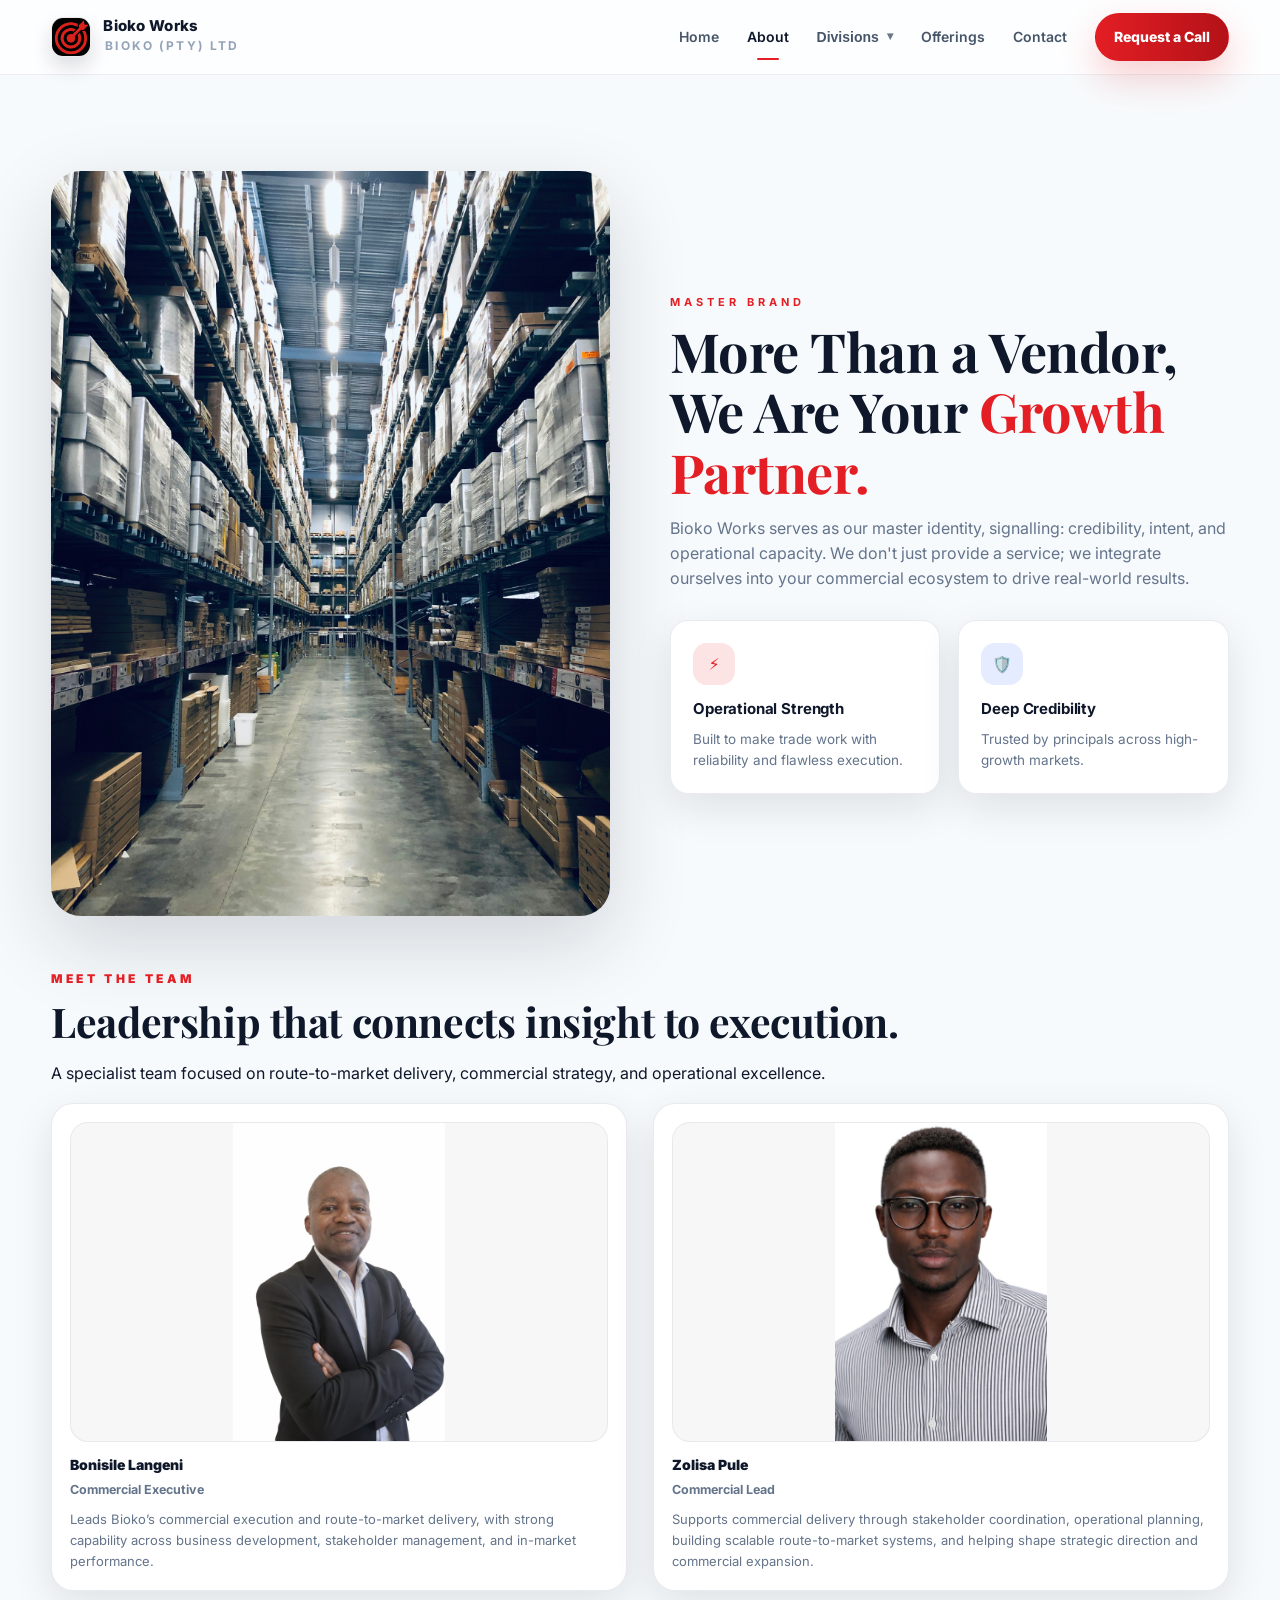
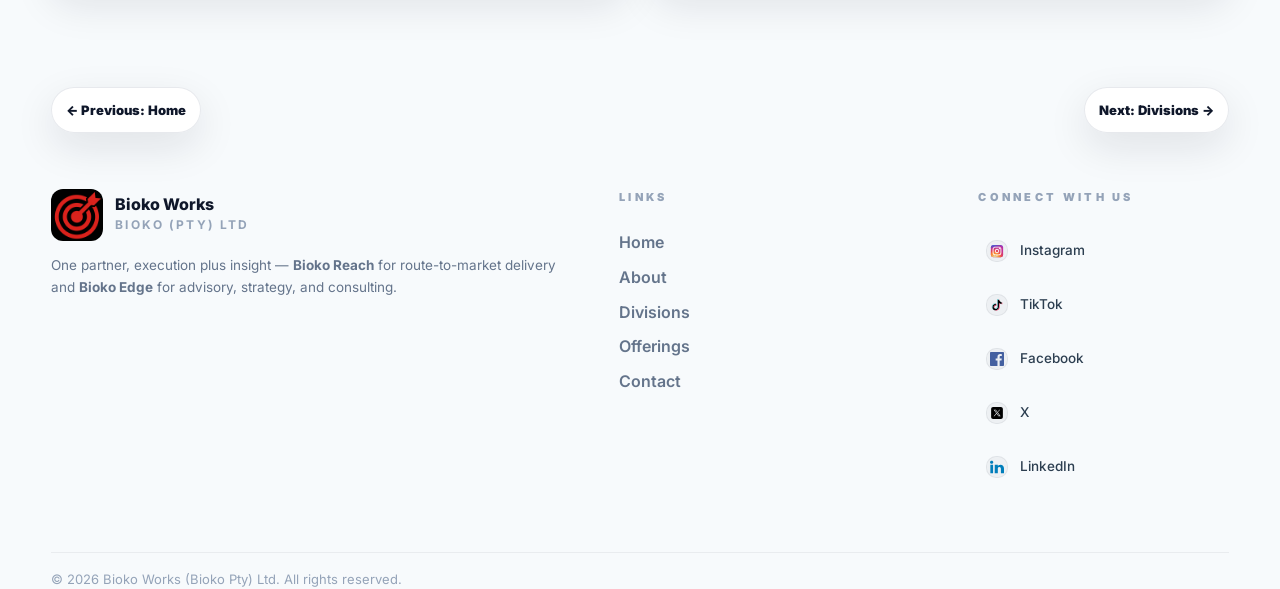
==== commit aa26b1f8: "Add files via upload" ====
--- a/about.html
+++ b/about.html
@@ -48,7 +48,6 @@
         </div>
 
         <a class="nav-link" href="offerings.html" data-page="offerings">Offerings</a>
-        <a class="nav-link" href="products.html" data-page="products">Products</a>
         <a class="nav-link" href="contact.html" data-page="contact">Contact</a>
         <a class="btn btn-primary btn-header" href="contact.html">Request a Call</a>
       </nav>
@@ -181,7 +180,6 @@
           <a class="footer-link" href="about.html">About</a>
           <a class="footer-link" href="divisions.html">Divisions</a>
           <a class="footer-link" href="offerings.html">Offerings</a>
-          <a class="footer-link" href="products.html">Products</a>
           <a class="footer-link" href="contact.html">Contact</a>
         </div>
       </div>
